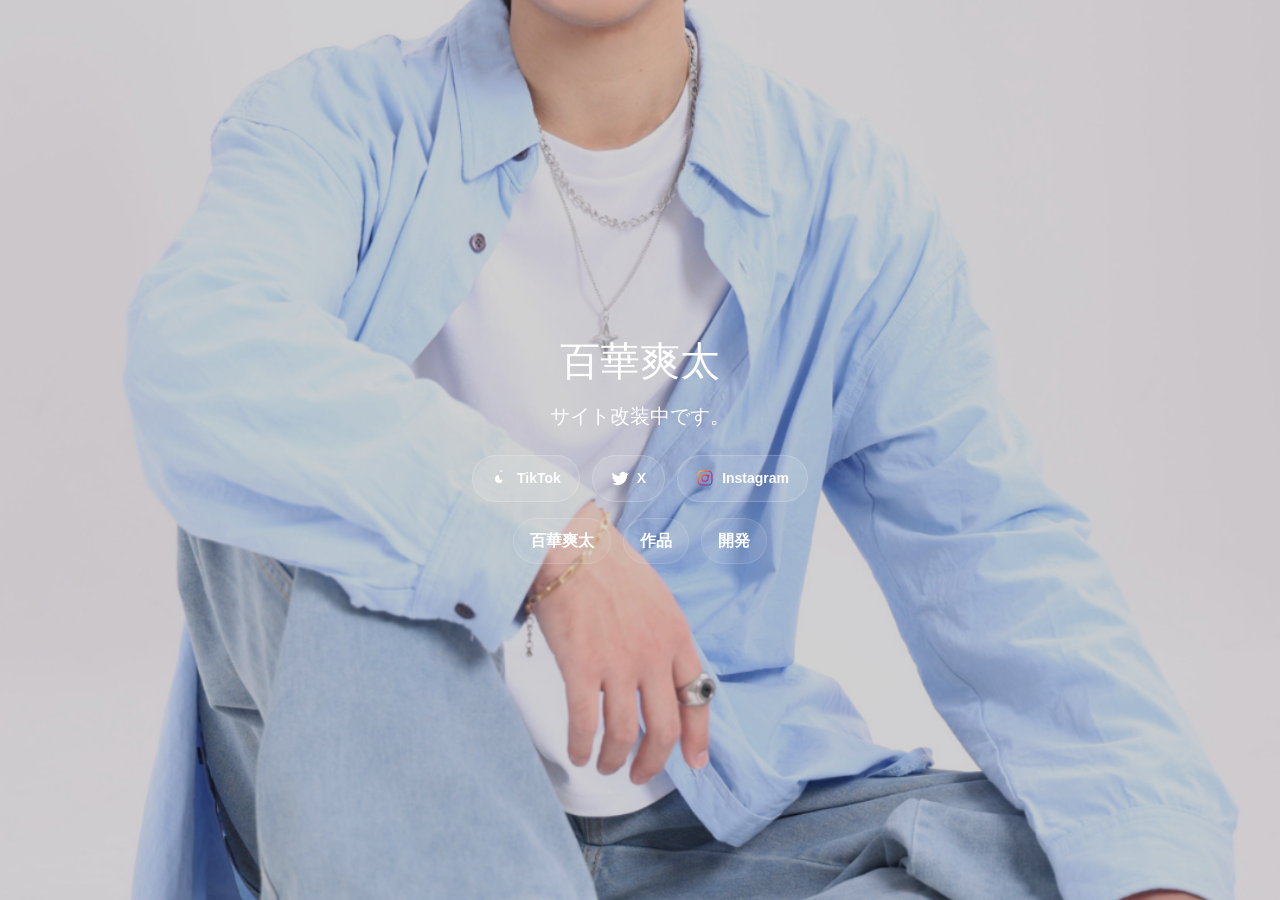
==== index.html @ 79c2b651 "Remove thumbnail preview sections from pages" ====
<!DOCTYPE html>
<html lang="ja">
<head>
  <meta charset="UTF-8">
  <meta name="viewport" content="width=device-width, initial-scale=1.0">
  <title>百華爽太</title>
  <link href="https://cdn.jsdelivr.net/npm/bootstrap@5.3.2/dist/css/bootstrap.min.css" rel="stylesheet">
  <link rel="stylesheet" href="style.css">
</head>
<body data-img-root="images/home">
  <div id="bg-wrap">
    <div class="bg-layer" id="bg1"></div>
    <div class="bg-layer" id="bg2"></div>
  </div>
  <main class="hero">
    <div class="container">
      <div class="row">
        <div class="col-12 text-center">
          <h1>百華爽太</h1>
          <p>サイト改装中です。</p>

          <div class="sns">
            <a class="sns-link sns-tiktok" href="https://www.tiktok.com/@momoka_sota?_r=1&_t=ZS-97YVAzaqjYb" target="_blank">TikTok</a>
            <a class="sns-link sns-x" href="https://x.com/momoka_sota100?s=11&t=aL7fCxnq-a7y3-TNYRUa5g" target="_blank">X</a>
            <a class="sns-link sns-instagram" href="https://www.instagram.com/sota100days?igsh=eHYyNzhzOTU4NnV1&utm_source=qr" target="_blank">Instagram</a>
          </div>
          <nav class="site-links mt-3">
            <a class="site-link" href="site-hyakka-sota/index.html">百華爽太</a>
            <a class="site-link" href="site-works/index.html">作品</a>
            <a class="site-link" href="site-dev/index.html">開発</a>
          </nav>
        </div>
      </div>
    </div>
  </main>

  <script src="https://cdn.jsdelivr.net/npm/bootstrap@5.3.2/dist/js/bootstrap.bundle.min.js"></script>
  <script src="script.js"></script>
  <script>
    (function(){
      const base = (document.body && document.body.dataset && document.body.dataset.imgRoot) ? document.body.dataset.imgRoot : 'images/home';
      const backgrounds = [
        `${base}/portrait/12.png`,
        `${base}/portrait/4.png`
      ];
      const layerA = document.getElementById('bg1');
      const layerB = document.getElementById('bg2');
      let visibleA = true;
      function setLayer(el, url){ el.style.backgroundImage = `url('${url}')`; }
      function pickNext(current){ const others = backgrounds.filter(b=>b!==current); return others[Math.floor(Math.random()*others.length)]; }
      const selectedIcon = document.getElementById('selected-icon');
      let current = backgrounds[Math.floor(Math.random()*backgrounds.length)];
      setLayer(layerA, current); layerA.classList.add('show'); if(selectedIcon) selectedIcon.src = current;
      setInterval(()=>{
        const next = pickNext(current);
        const top = visibleA ? layerB : layerA;
        const bot = visibleA ? layerA : layerB;
        setLayer(top, next);
        top.classList.add('show');
        // after transition, hide bottom
        setTimeout(()=>{ bot.classList.remove('show'); }, 950);
        visibleA = !visibleA;
        current = next;
        if(selectedIcon) selectedIcon.src = current;
      }, 5000);
    })();
  </script>
</body>
</html>
---- style.css ----
body {
  margin: 0;
  min-height: 100vh;
  font-family: sans-serif;
  background: #111;
  color: #fff;
  background-image: url("images/home/portrait/12.png");
  background-size: cover;
  background-position: center;
  background-repeat: no-repeat;
  background-attachment: scroll;
}

body::before {
  content: "";
  position: fixed;
  inset: 0;
  background: rgba(0, 0, 0, 0.18);
  z-index: -1;
}

.hero {
  min-height: 100vh;
  display: flex;
  flex-direction: column;
  justify-content: center;
  align-items: center;
  text-align: center;
}

.sns {
  display: flex;
  gap: 12px;
  flex-wrap: wrap;
  justify-content: center;
  margin-top: 24px;
}

.site-links {
  display: flex;
  gap: 12px;
  justify-content: center;
  margin-top: 16px;
}

.site-link {
  display: inline-flex;
  align-items: center;
  padding: 10px 16px;
  border-radius: 999px;
  background: rgba(255,255,255,0.08);
  color: #fff;
  font-weight: 700;
  text-decoration: none;
  border: 1px solid rgba(255,255,255,0.12);
  transition: transform 0.18s ease, background 0.18s ease;
}

.site-link:hover { transform: translateY(-2px); background: rgba(255,255,255,0.12); }

/* Background fade layers */
#bg-wrap { position: fixed; inset: 0; z-index: -2; overflow: hidden; }
.bg-layer { position: absolute; inset: 0; background-size: cover; background-position: center; background-repeat: no-repeat; transition: opacity 900ms ease; opacity: 0; }
.bg-layer.show { opacity: 1; }

.sns-link {
  display: inline-flex;
  align-items: center;
  gap: 8px;
  padding: 12px 18px;
  border-radius: 999px;
  font-size: 14px;
  font-weight: 700;
  text-decoration: none;
  color: #fff;
  background: rgba(255, 255, 255, 0.1);
  border: 1px solid rgba(255, 255, 255, 0.18);
  transition: transform 0.2s ease, background 0.2s ease, border-color 0.2s ease;
}

.sns-link:hover {
  transform: translateY(-2px);
  background: rgba(255, 255, 255, 0.18);
  border-color: rgba(255, 255, 255, 0.45);
}

.sns-link::before {
  content: "";
  width: 18px;
  height: 18px;
  display: inline-block;
  background-size: contain;
  background-repeat: no-repeat;
}

.sns-tiktok::before {
  background-image: url("data:image/svg+xml,%3Csvg xmlns='http://www.w3.org/2000/svg' viewBox='0 0 24 24'%3E%3Cpath fill='white' d='M12.45 2.08h2.63v1.73h-.01a4.72 4.72 0 01-4.24-2.1v6.26a5.39 5.39 0 10.01 10.78 5.43 5.43 0 004.07-1.7v-3.25a2.48 2.48 0 01-1.7.63 2.48 2.48 0 01-2.48-2.48V2.08z'/%3E%3C/svg%3E");
}

.sns-x::before {
  background-image: url("data:image/svg+xml,%3Csvg xmlns='http://www.w3.org/2000/svg' viewBox='0 0 24 24'%3E%3Cpath fill='white' d='M22.46 6.01c-.8.35-1.65.59-2.55.69a4.45 4.45 0 001.95-2.46 8.9 8.9 0 01-2.82 1.08 4.44 4.44 0 00-7.57 4.05 12.6 12.6 0 01-9.16-4.64 4.44 4.44 0 001.37 5.93 4.4 4.4 0 01-2.01-.55v.06a4.45 4.45 0 003.56 4.36 4.5 4.5 0 01-1.99.08 4.45 4.45 0 004.15 3.09 8.9 8.9 0 01-5.51 1.9A9.1 9.1 0 012 19.54a12.5 12.5 0 006.79 1.99c8.14 0 12.59-6.74 12.59-12.59l-.01-.57A9.04 9.04 0 0024 5.6a8.8 8.8 0 01-2.54.7z'/%3E%3C/svg%3E");
}

.sns-instagram::before {
  background-image: url("data:image/svg+xml,%3Csvg xmlns='http://www.w3.org/2000/svg' viewBox='0 0 24 24'%3E%3ClinearGradient id='g' x1='0%' y1='0%' x2='100%' y2='100%'%3E%3Cstop offset='0%' stop-color='%23feda75'/%3E%3Cstop offset='25%' stop-color='%23fa7e1e'/%3E%3Cstop offset='50%' stop-color='%23d62976'/%3E%3Cstop offset='75%' stop-color='%239b228d'/%3E%3Cstop offset='100%' stop-color='%233f51b5'/%3E%3C/linearGradient%3E%3Cpath fill='url(%23g)' d='M7.75 2h8.5A5.75 5.75 0 0122 7.75v8.5A5.75 5.75 0 0116.25 22h-8.5A5.75 5.75 0 012 16.25v-8.5A5.75 5.75 0 017.75 2zm0 1.5A4.25 4.25 0 003.5 7.75v8.5A4.25 4.25 0 007.75 20.5h8.5A4.25 4.25 0 0020.5 16.25v-8.5A4.25 4.25 0 0016.25 3.5h-8.5zM12 7a5 5 0 110 10 5 5 0 010-10zm0 1.5a3.5 3.5 0 100 7 3.5 3.5 0 000-7zm4.75-.88a1.13 1.13 0 110 2.25 1.13 1.13 0 010-2.25z'/%3E%3C/svg%3E");
}

.controls {
  max-width: 1040px;
  margin: 40px auto;
  padding: 0 16px 40px;
}

.preview-card {
  display: flex;
  align-items: center;
  gap: 16px;
  background: rgba(255, 255, 255, 0.06);
  border: 1px solid rgba(255, 255, 255, 0.12);
  border-radius: 16px;
  padding: 16px;
  margin-bottom: 24px;
  backdrop-filter: blur(10px);
}

.preview-card img {
  width: 96px;
  height: 96px;
  object-fit: cover;
  border-radius: 18px;
  border: 1px solid rgba(255, 255, 255, 0.24);
}

.preview-card p {
  margin: 0;
  font-size: 16px;
  line-height: 1.4;
  opacity: 0.9;
}

.button-row {
  text-align: center;
  margin-bottom: 24px;
}

#randomBtn {
  display: none !important;
}

button {
  cursor: pointer;
  border: none;
  border-radius: 999px;
  padding: 12px 24px;
  background: rgba(255, 255, 255, 0.13);
  color: #fff;
  font-size: 16px;
  transition: background 0.2s ease, transform 0.2s ease;
}

button:hover {
  background: rgba(255, 255, 255, 0.2);
  transform: translateY(-1px);
}

.thumbs {
  display: flex;
  flex-wrap: wrap;
  gap: 12px;
  justify-content: center;
}

.thumb {
  width: 96px;
  height: 96px;
  border-radius: 16px;
  overflow: hidden;
  border: 2px solid transparent;
  cursor: pointer;
  transition: border-color 0.2s ease, transform 0.2s ease;
  background: rgba(255, 255, 255, 0.08);
}

.thumb img {
  width: 100%;
  height: 100%;
  object-fit: cover;
}

.thumb:hover,
.thumb.active {
  border-color: rgba(255, 255, 255, 0.8);
  transform: translateY(-2px);
}

@media(max-width: 960px) {
  .hero {
    padding: 0 24px;
  }

  .controls {
    margin: 24px auto;
    padding: 0 12px 24px;
  }

  .preview-card {
    flex-direction: column;
    text-align: center;
  }

  .preview-card img {
    margin: 0 auto;
  }
}

@media(max-width: 640px) {
  body {
    background-attachment: scroll;
  }

  .preview-card {
    gap: 12px;
  }

  .thumb {
    width: 74px;
    height: 74px;
  }

  h1 {
    font-size: 32px;
  }

  p {
    font-size: 18px;
  }
}

h1 {
  font-size: 40px;
  margin-bottom: 16px;
}

p {
  font-size: 20px;
  margin: 6px 0;
}

.sub {
  font-size: 14px;
  opacity: 0.7;
}
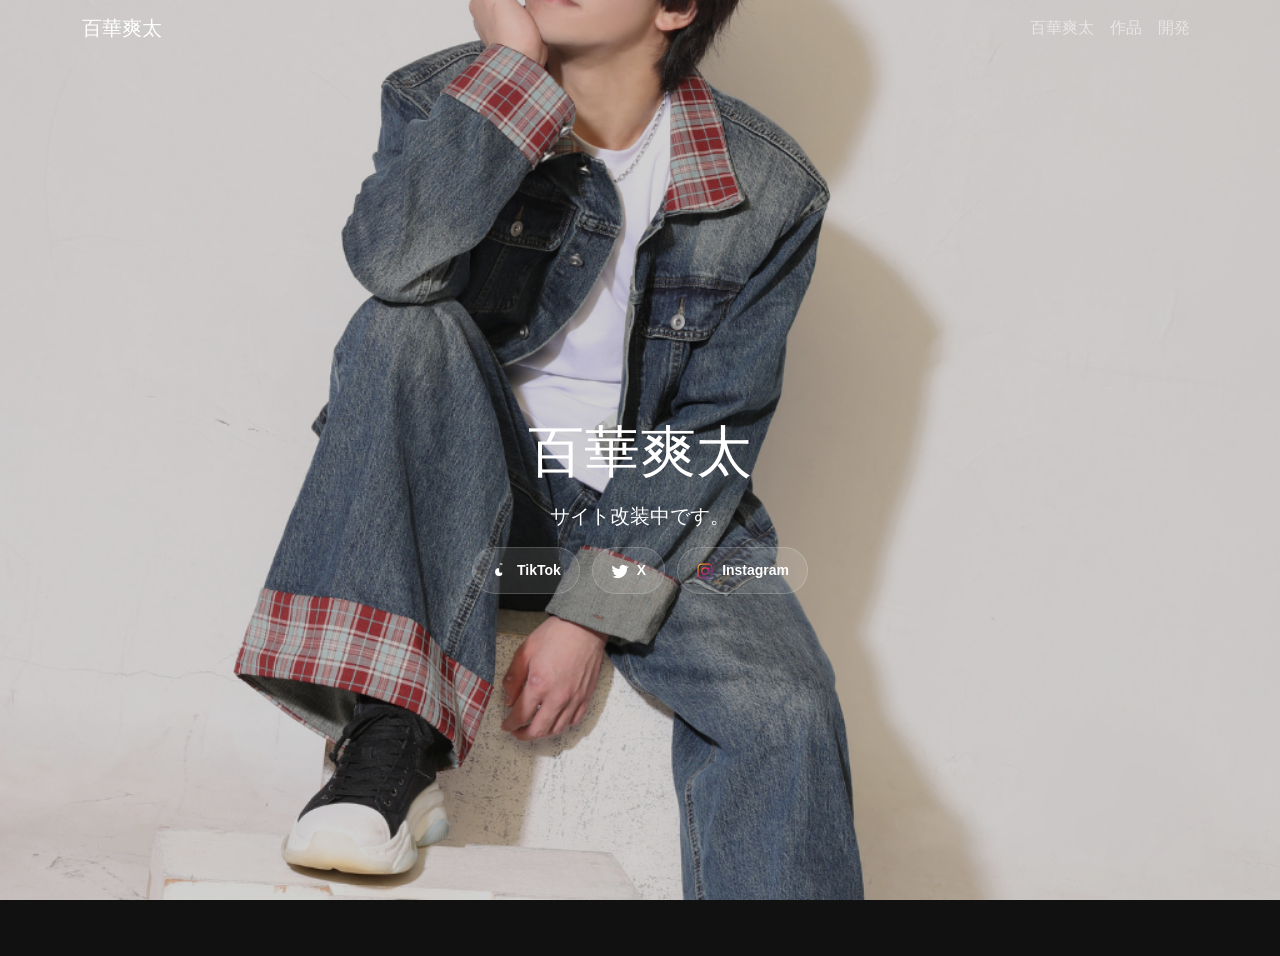
==== commit a1d85f67: "Replace site links with Bootstrap navbar and make hero jumbotron-like" ====
--- a/index.html
+++ b/index.html
@@ -12,23 +12,33 @@
     <div class="bg-layer" id="bg1"></div>
     <div class="bg-layer" id="bg2"></div>
   </div>
+    <nav class="navbar navbar-expand-md navbar-dark bg-transparent">
+      <div class="container">
+        <a class="navbar-brand" href="index.html">百華爽太</a>
+        <button class="navbar-toggler" type="button" data-bs-toggle="collapse" data-bs-target="#mainNav">
+          <span class="navbar-toggler-icon"></span>
+        </button>
+        <div class="collapse navbar-collapse" id="mainNav">
+          <ul class="navbar-nav ms-auto">
+            <li class="nav-item"><a class="nav-link" href="site-hyakka-sota/index.html">百華爽太</a></li>
+            <li class="nav-item"><a class="nav-link" href="site-works/index.html">作品</a></li>
+            <li class="nav-item"><a class="nav-link" href="site-dev/index.html">開発</a></li>
+          </ul>
+        </div>
+      </div>
+    </nav>
   <main class="hero">
-    <div class="container">
+    <div class="container text-center py-5">
       <div class="row">
-        <div class="col-12 text-center">
-          <h1>百華爽太</h1>
-          <p>サイト改装中です。</p>
+        <div class="col-12">
+          <h1 class="display-4">百華爽太</h1>
+          <p class="lead">サイト改装中です。</p>
 
-          <div class="sns">
+          <div class="sns mt-3">
             <a class="sns-link sns-tiktok" href="https://www.tiktok.com/@momoka_sota?_r=1&_t=ZS-97YVAzaqjYb" target="_blank">TikTok</a>
             <a class="sns-link sns-x" href="https://x.com/momoka_sota100?s=11&t=aL7fCxnq-a7y3-TNYRUa5g" target="_blank">X</a>
             <a class="sns-link sns-instagram" href="https://www.instagram.com/sota100days?igsh=eHYyNzhzOTU4NnV1&utm_source=qr" target="_blank">Instagram</a>
           </div>
-          <nav class="site-links mt-3">
-            <a class="site-link" href="site-hyakka-sota/index.html">百華爽太</a>
-            <a class="site-link" href="site-works/index.html">作品</a>
-            <a class="site-link" href="site-dev/index.html">開発</a>
-          </nav>
         </div>
       </div>
     </div>
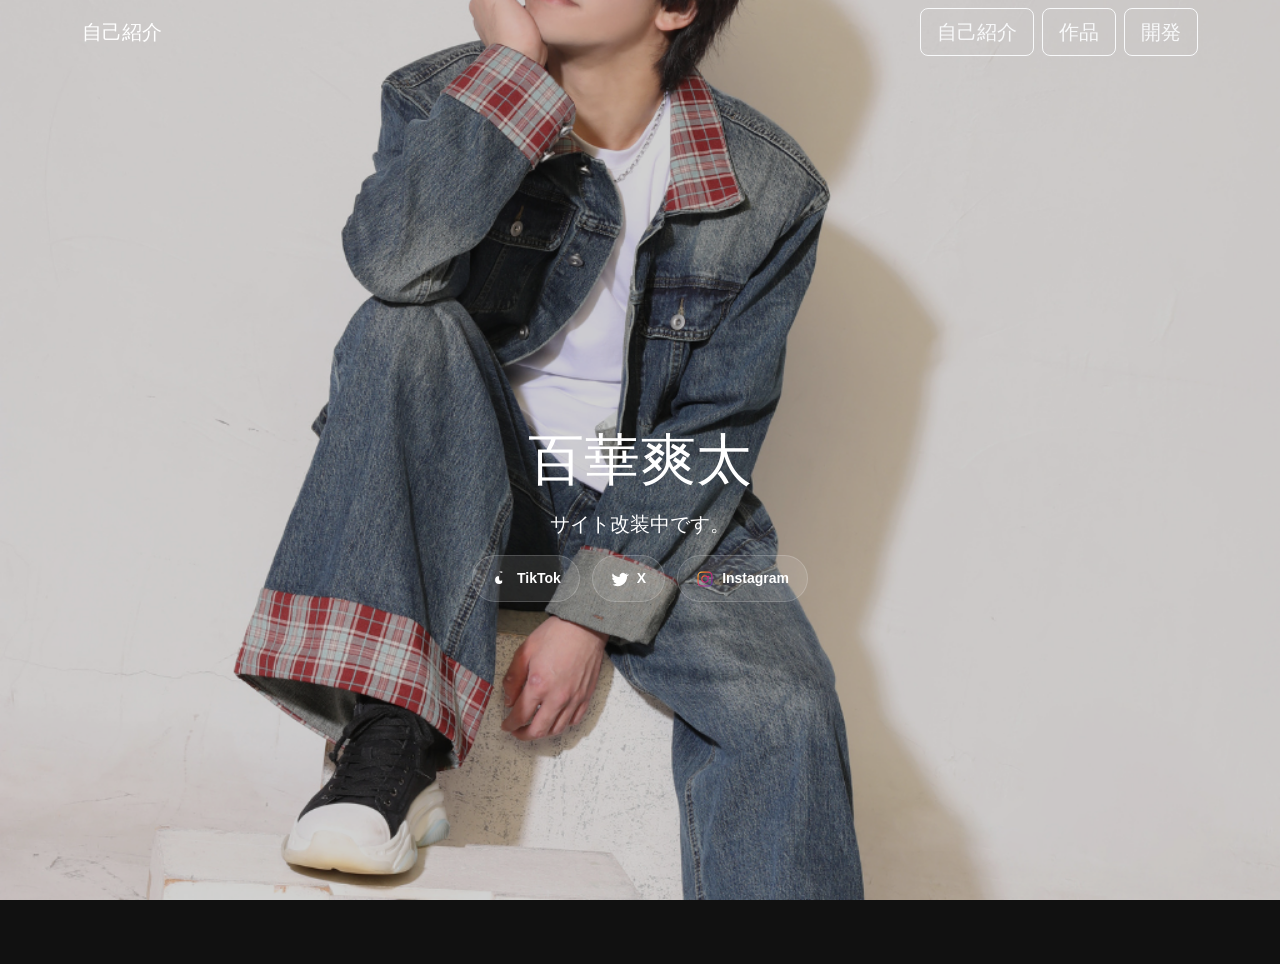
==== commit 931ec140: "Update navbar labels and larger buttons" ====
--- a/index.html
+++ b/index.html
@@ -14,15 +14,15 @@
   </div>
     <nav class="navbar navbar-expand-md navbar-dark bg-transparent">
       <div class="container">
-        <a class="navbar-brand" href="index.html">百華爽太</a>
+        <a class="navbar-brand" href="index.html">自己紹介</a>
         <button class="navbar-toggler" type="button" data-bs-toggle="collapse" data-bs-target="#mainNav">
           <span class="navbar-toggler-icon"></span>
         </button>
         <div class="collapse navbar-collapse" id="mainNav">
           <ul class="navbar-nav ms-auto">
-            <li class="nav-item"><a class="nav-link" href="site-hyakka-sota/index.html">百華爽太</a></li>
-            <li class="nav-item"><a class="nav-link" href="site-works/index.html">作品</a></li>
-            <li class="nav-item"><a class="nav-link" href="site-dev/index.html">開発</a></li>
+            <li class="nav-item"><a class="btn btn-outline-light btn-lg ms-2" href="site-hyakka-sota/index.html">自己紹介</a></li>
+            <li class="nav-item"><a class="btn btn-outline-light btn-lg ms-2" href="site-works/index.html">作品</a></li>
+            <li class="nav-item"><a class="btn btn-outline-light btn-lg ms-2" href="site-dev/index.html">開発</a></li>
           </ul>
         </div>
       </div>
--- a/style.css
+++ b/style.css
@@ -111,33 +111,6 @@
   padding: 0 16px 40px;
 }
 
-.preview-card {
-  display: flex;
-  align-items: center;
-  gap: 16px;
-  background: rgba(255, 255, 255, 0.06);
-  border: 1px solid rgba(255, 255, 255, 0.12);
-  border-radius: 16px;
-  padding: 16px;
-  margin-bottom: 24px;
-  backdrop-filter: blur(10px);
-}
-
-.preview-card img {
-  width: 96px;
-  height: 96px;
-  object-fit: cover;
-  border-radius: 18px;
-  border: 1px solid rgba(255, 255, 255, 0.24);
-}
-
-.preview-card p {
-  margin: 0;
-  font-size: 16px;
-  line-height: 1.4;
-  opacity: 0.9;
-}
-
 .button-row {
   text-align: center;
   margin-bottom: 24px;
@@ -170,29 +143,6 @@
   justify-content: center;
 }
 
-.thumb {
-  width: 96px;
-  height: 96px;
-  border-radius: 16px;
-  overflow: hidden;
-  border: 2px solid transparent;
-  cursor: pointer;
-  transition: border-color 0.2s ease, transform 0.2s ease;
-  background: rgba(255, 255, 255, 0.08);
-}
-
-.thumb img {
-  width: 100%;
-  height: 100%;
-  object-fit: cover;
-}
-
-.thumb:hover,
-.thumb.active {
-  border-color: rgba(255, 255, 255, 0.8);
-  transform: translateY(-2px);
-}
-
 @media(max-width: 960px) {
   .hero {
     padding: 0 24px;
@@ -201,15 +151,6 @@
   .controls {
     margin: 24px auto;
     padding: 0 12px 24px;
-  }
-
-  .preview-card {
-    flex-direction: column;
-    text-align: center;
-  }
-
-  .preview-card img {
-    margin: 0 auto;
   }
 }
 
@@ -220,11 +161,6 @@
 
   .preview-card {
     gap: 12px;
-  }
-
-  .thumb {
-    width: 74px;
-    height: 74px;
   }
 
   h1 {
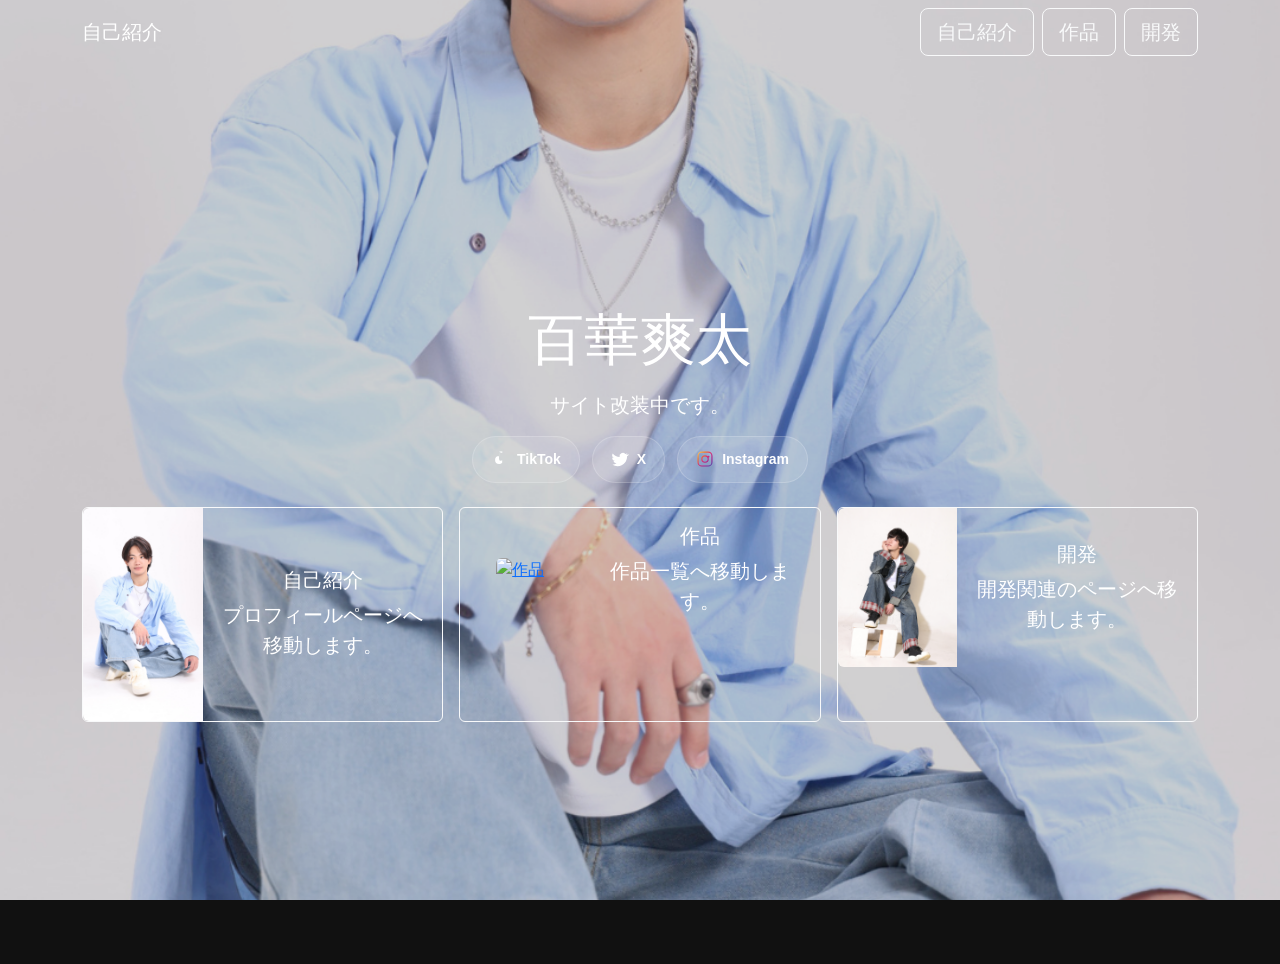
==== commit 4664b959: "Add profile cards for 自己紹介/作品/開発 on homepage" ====
--- a/index.html
+++ b/index.html
@@ -39,6 +39,64 @@
             <a class="sns-link sns-x" href="https://x.com/momoka_sota100?s=11&t=aL7fCxnq-a7y3-TNYRUa5g" target="_blank">X</a>
             <a class="sns-link sns-instagram" href="https://www.instagram.com/sota100days?igsh=eHYyNzhzOTU4NnV1&utm_source=qr" target="_blank">Instagram</a>
           </div>
+          
+          <div class="profiles mt-4">
+            <div class="row g-3 justify-content-center">
+              <div class="col-12 col-md-8 col-lg-4">
+                <div class="card profile-card h-100 text-white bg-transparent border-light">
+                  <div class="row g-0 align-items-center">
+                    <div class="col-4">
+                      <a href="site-hyakka-sota/index.html">
+                        <img src="images/home/portrait/12.png" class="img-fluid rounded-start profile-img" alt="自己紹介">
+                      </a>
+                    </div>
+                    <div class="col-8">
+                      <div class="card-body">
+                        <h5 class="card-title">自己紹介</h5>
+                        <p class="card-text">プロフィールページへ移動します。</p>
+                      </div>
+                    </div>
+                  </div>
+                </div>
+              </div>
+
+              <div class="col-12 col-md-8 col-lg-4">
+                <div class="card profile-card h-100 text-white bg-transparent border-light">
+                  <div class="row g-0 align-items-center">
+                    <div class="col-4">
+                      <a href="site-works/index.html">
+                        <img src="images/works/portrait/12.png" class="img-fluid rounded-start profile-img" alt="作品">
+                      </a>
+                    </div>
+                    <div class="col-8">
+                      <div class="card-body">
+                        <h5 class="card-title">作品</h5>
+                        <p class="card-text">作品一覧へ移動します。</p>
+                      </div>
+                    </div>
+                  </div>
+                </div>
+              </div>
+
+              <div class="col-12 col-md-8 col-lg-4">
+                <div class="card profile-card h-100 text-white bg-transparent border-light">
+                  <div class="row g-0 align-items-center">
+                    <div class="col-4">
+                      <a href="site-dev/index.html">
+                        <img src="images/home/portrait/4.png" class="img-fluid rounded-start profile-img" alt="開発">
+                      </a>
+                    </div>
+                    <div class="col-8">
+                      <div class="card-body">
+                        <h5 class="card-title">開発</h5>
+                        <p class="card-text">開発関連のページへ移動します。</p>
+                      </div>
+                    </div>
+                  </div>
+                </div>
+              </div>
+            </div>
+          </div>
         </div>
       </div>
     </div>
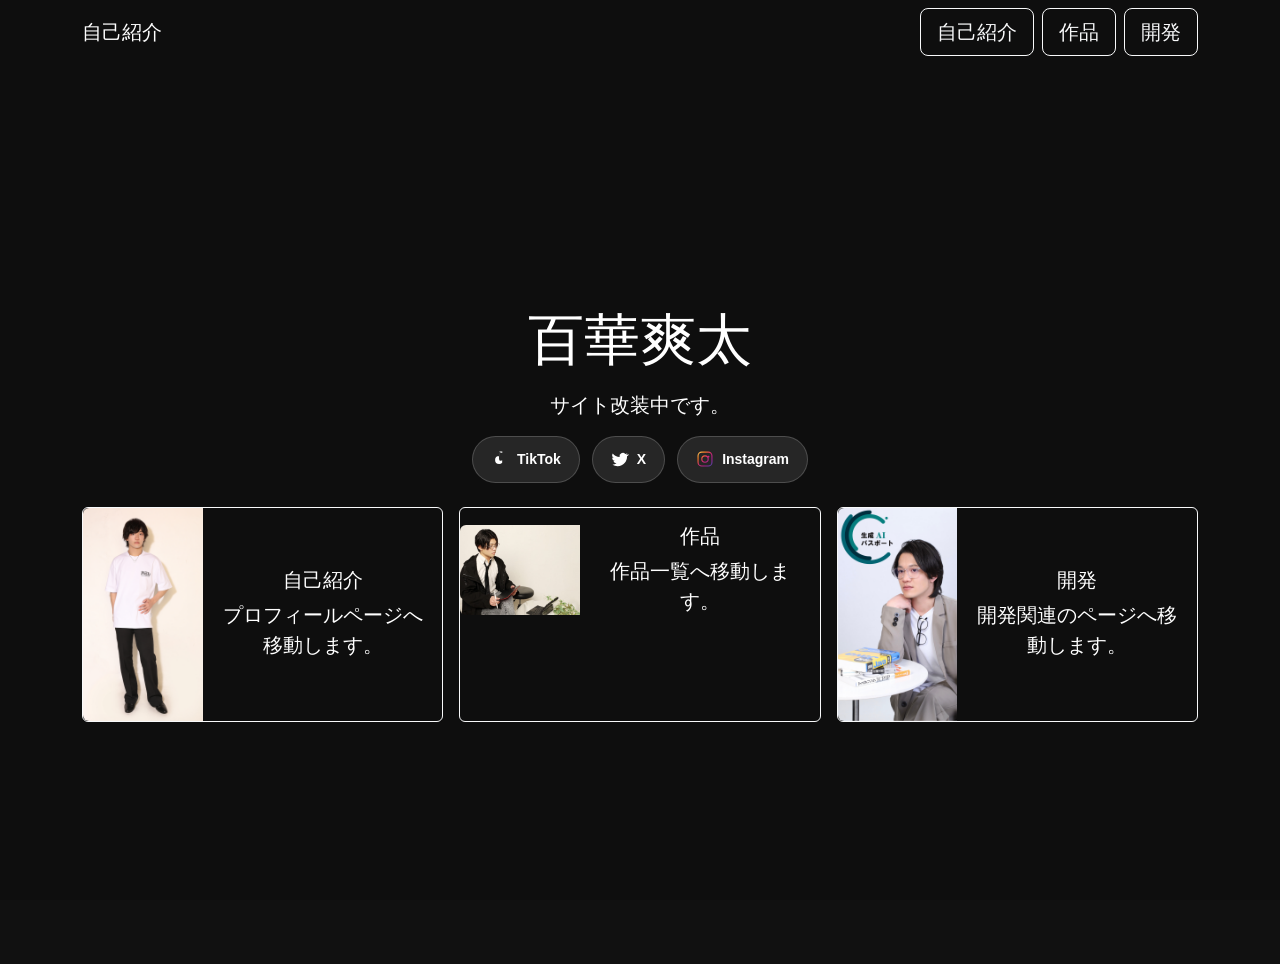
==== commit 743c5eb6: "Update image paths to new folders: HomePage/Information/Creat/Develop" ====
--- a/index.html
+++ b/index.html
@@ -7,7 +7,7 @@
   <link href="https://cdn.jsdelivr.net/npm/bootstrap@5.3.2/dist/css/bootstrap.min.css" rel="stylesheet">
   <link rel="stylesheet" href="style.css">
 </head>
-<body data-img-root="images/home">
+<body data-img-root="images/HomePage">
   <div id="bg-wrap">
     <div class="bg-layer" id="bg1"></div>
     <div class="bg-layer" id="bg2"></div>
@@ -47,7 +47,7 @@
                   <div class="row g-0 align-items-center">
                     <div class="col-4">
                       <a href="site-hyakka-sota/index.html">
-                        <img src="images/home/portrait/12.png" class="img-fluid rounded-start profile-img" alt="自己紹介">
+                        <img src="images/Information/1.png" class="img-fluid rounded-start profile-img" alt="自己紹介">
                       </a>
                     </div>
                     <div class="col-8">
@@ -65,7 +65,7 @@
                   <div class="row g-0 align-items-center">
                     <div class="col-4">
                       <a href="site-works/index.html">
-                        <img src="images/works/portrait/12.png" class="img-fluid rounded-start profile-img" alt="作品">
+                        <img src="images/Creat/9.png" class="img-fluid rounded-start profile-img" alt="作品">
                       </a>
                     </div>
                     <div class="col-8">
@@ -83,7 +83,7 @@
                   <div class="row g-0 align-items-center">
                     <div class="col-4">
                       <a href="site-dev/index.html">
-                        <img src="images/home/portrait/4.png" class="img-fluid rounded-start profile-img" alt="開発">
+                        <img src="images/Develop/7.png" class="img-fluid rounded-start profile-img" alt="開発">
                       </a>
                     </div>
                     <div class="col-8">
@@ -106,7 +106,7 @@
   <script src="script.js"></script>
   <script>
     (function(){
-      const base = (document.body && document.body.dataset && document.body.dataset.imgRoot) ? document.body.dataset.imgRoot : 'images/home';
+      const base = (document.body && document.body.dataset && document.body.dataset.imgRoot) ? document.body.dataset.imgRoot : 'images/HomePage';
       const backgrounds = [
         `${base}/portrait/12.png`,
         `${base}/portrait/4.png`
--- a/style.css
+++ b/style.css
@@ -4,7 +4,7 @@
   font-family: sans-serif;
   background: #111;
   color: #fff;
-  background-image: url("images/home/portrait/12.png");
+  background-image: url("images/HomePage/12.png");
   background-size: cover;
   background-position: center;
   background-repeat: no-repeat;
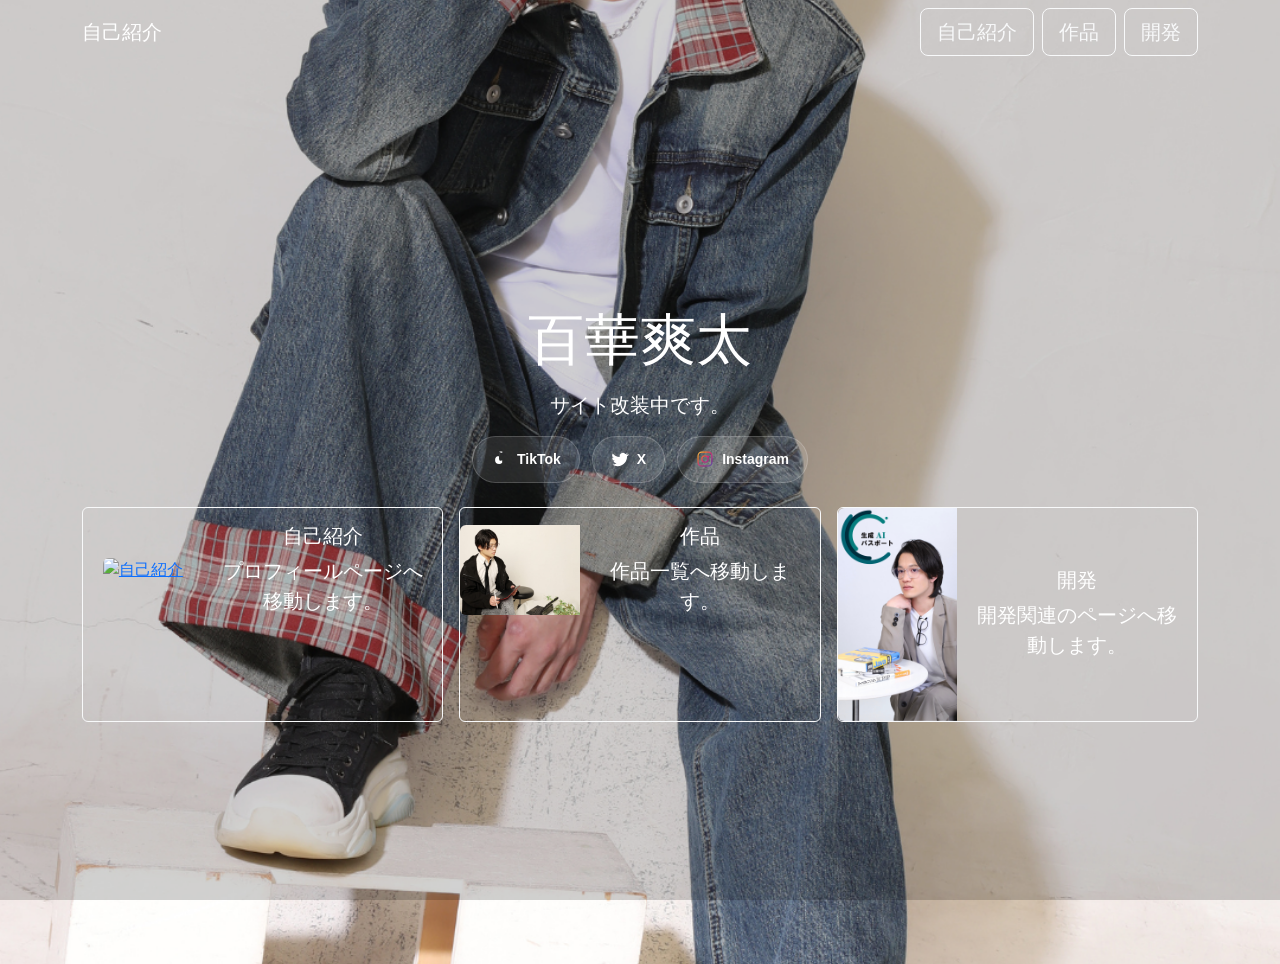
==== commit 11dd5743: "Use actual JPG images: Information/IMG_9495.JPG and HomePage/IMG_9496.JPG" ====
--- a/index.html
+++ b/index.html
@@ -47,7 +47,7 @@
                   <div class="row g-0 align-items-center">
                     <div class="col-4">
                       <a href="site-hyakka-sota/index.html">
-                        <img src="images/Information/1.png" class="img-fluid rounded-start profile-img" alt="自己紹介">
+                        <img src="images/Information/IMG_9495.JPG" class="img-fluid rounded-start profile-img" alt="自己紹介">
                       </a>
                     </div>
                     <div class="col-8">
--- a/style.css
+++ b/style.css
@@ -4,7 +4,7 @@
   font-family: sans-serif;
   background: #111;
   color: #fff;
-  background-image: url("images/HomePage/12.png");
+  background-image: url("images/HomePage/IMG_9496.JPG");
   background-size: cover;
   background-position: center;
   background-repeat: no-repeat;
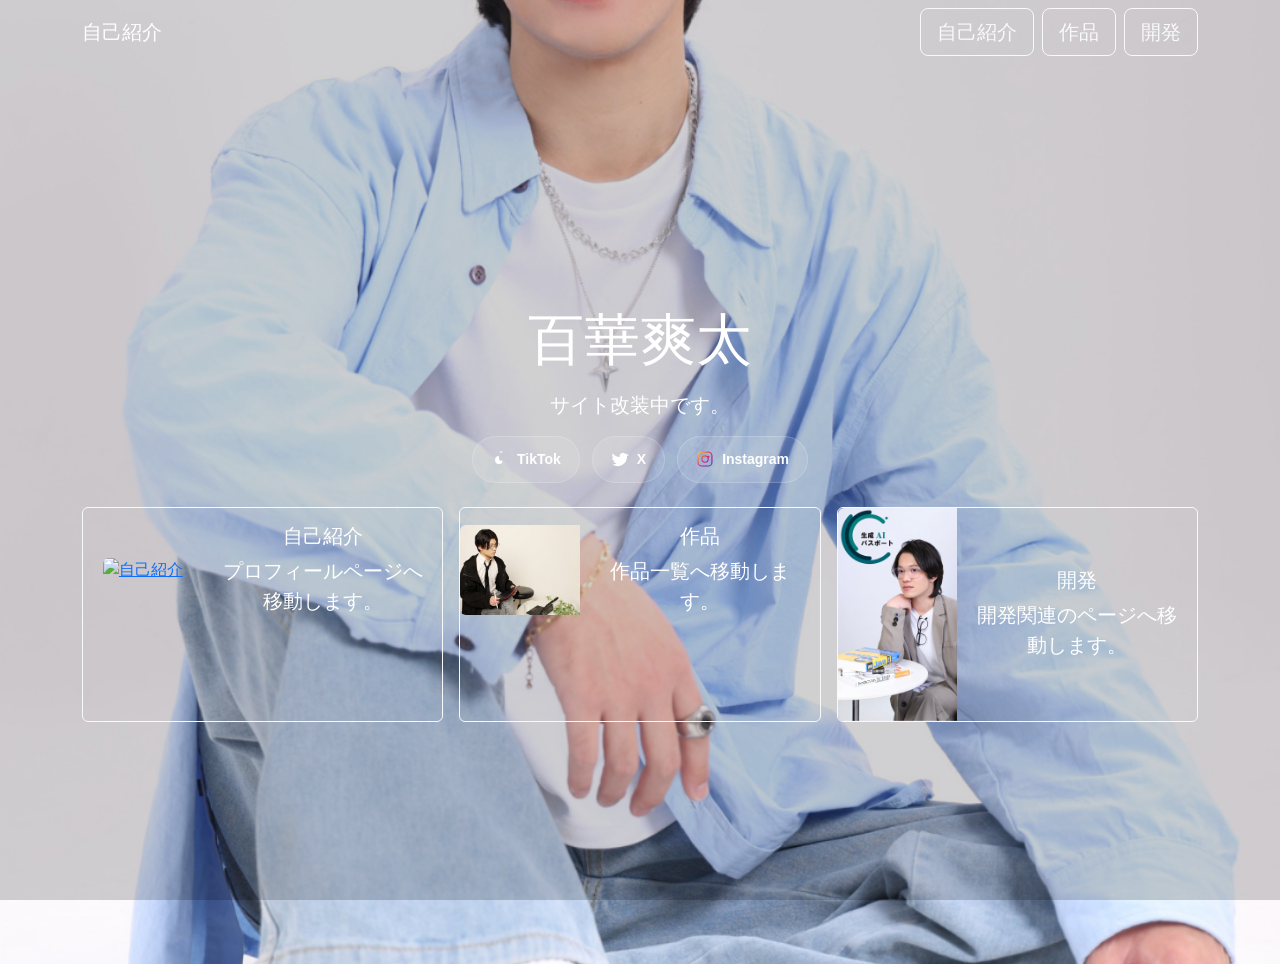
==== commit 7760576c: "Responsive: profile card stacking, navbar button tweaks, and adjust background breakpoints to Bootst" ====
--- a/index.html
+++ b/index.html
@@ -42,7 +42,7 @@
           
           <div class="profiles mt-4">
             <div class="row g-3 justify-content-center">
-              <div class="col-12 col-md-8 col-lg-4">
+              <div class="col-12 col-md-6 col-lg-4">
                 <div class="card profile-card h-100 text-white bg-transparent border-light">
                   <div class="row g-0 align-items-center">
                     <div class="col-4">
@@ -60,7 +60,7 @@
                 </div>
               </div>
 
-              <div class="col-12 col-md-8 col-lg-4">
+              <div class="col-12 col-md-6 col-lg-4">
                 <div class="card profile-card h-100 text-white bg-transparent border-light">
                   <div class="row g-0 align-items-center">
                     <div class="col-4">
@@ -78,7 +78,7 @@
                 </div>
               </div>
 
-              <div class="col-12 col-md-8 col-lg-4">
+              <div class="col-12 col-md-6 col-lg-4">
                 <div class="card profile-card h-100 text-white bg-transparent border-light">
                   <div class="row g-0 align-items-center">
                     <div class="col-4">
--- a/style.css
+++ b/style.css
@@ -173,6 +173,40 @@
 }
 
 h1 {
+
+  /* Responsive layout for profile card: stack on small screens */
+  .profile-card .row {
+    display: flex;
+    flex-wrap: nowrap;
+    align-items: center;
+  }
+  @media (max-width: 767.98px) {
+    .profile-card .row {
+      flex-direction: column;
+      align-items: stretch;
+    }
+    .profile-card .col-4, .profile-card .col-8 {
+      width: 100% !important;
+    }
+    .profile-img {
+      height: auto;
+      border-radius: .25rem .25rem 0 0;
+    }
+    .profile-card .card-body { text-align: center; }
+  }
+
+  /* Navbar/button tweaks for consistent desktop/mobile appearance */
+  .navbar .btn {
+    border-radius: 999px;
+    padding: .5rem 1rem;
+  }
+  @media (max-width: 767.98px) {
+    .navbar .btn { width: 100%; text-align: center; }
+    .navbar-nav { gap: .5rem; }
+  }
+  @media (min-width: 768px) {
+    .navbar-nav .btn { display: inline-flex; }
+  }
   font-size: 40px;
   margin-bottom: 16px;
 }
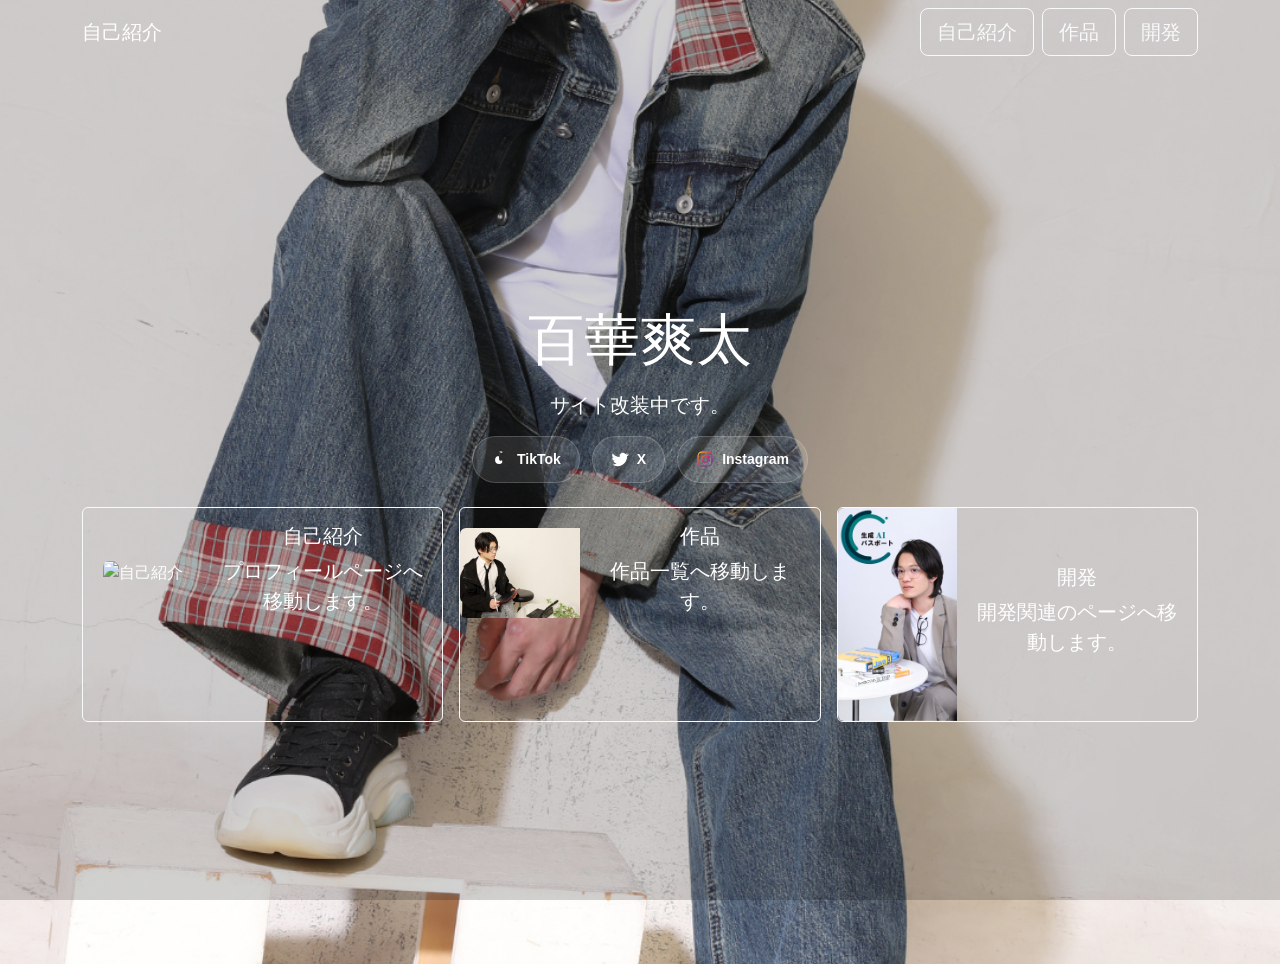
==== commit d9089cf3: "Make profile cards fully clickable using stretched-link; ensure .profile-card is position:relative" ====
--- a/index.html
+++ b/index.html
@@ -46,14 +46,13 @@
                 <div class="card profile-card h-100 text-white bg-transparent border-light">
                   <div class="row g-0 align-items-center">
                     <div class="col-4">
-                      <a href="site-hyakka-sota/index.html">
-                        <img src="images/Information/IMG_9495.JPG" class="img-fluid rounded-start profile-img" alt="自己紹介">
-                      </a>
+                      <img src="images/Information/IMG_9495.JPG" class="img-fluid rounded-start profile-img" alt="自己紹介">
                     </div>
                     <div class="col-8">
                       <div class="card-body">
                         <h5 class="card-title">自己紹介</h5>
                         <p class="card-text">プロフィールページへ移動します。</p>
+                        <a href="site-hyakka-sota/index.html" class="stretched-link" aria-label="自己紹介へ移動"></a>
                       </div>
                     </div>
                   </div>
@@ -64,14 +63,13 @@
                 <div class="card profile-card h-100 text-white bg-transparent border-light">
                   <div class="row g-0 align-items-center">
                     <div class="col-4">
-                      <a href="site-works/index.html">
-                        <img src="images/Creat/9.png" class="img-fluid rounded-start profile-img" alt="作品">
-                      </a>
+                      <img src="images/Creat/9.png" class="img-fluid rounded-start profile-img" alt="作品">
                     </div>
                     <div class="col-8">
                       <div class="card-body">
                         <h5 class="card-title">作品</h5>
                         <p class="card-text">作品一覧へ移動します。</p>
+                        <a href="site-works/index.html" class="stretched-link" aria-label="作品へ移動"></a>
                       </div>
                     </div>
                   </div>
@@ -82,14 +80,13 @@
                 <div class="card profile-card h-100 text-white bg-transparent border-light">
                   <div class="row g-0 align-items-center">
                     <div class="col-4">
-                      <a href="site-dev/index.html">
-                        <img src="images/Develop/7.png" class="img-fluid rounded-start profile-img" alt="開発">
-                      </a>
+                      <img src="images/Develop/7.png" class="img-fluid rounded-start profile-img" alt="開発">
                     </div>
                     <div class="col-8">
                       <div class="card-body">
                         <h5 class="card-title">開発</h5>
                         <p class="card-text">開発関連のページへ移動します。</p>
+                        <a href="site-dev/index.html" class="stretched-link" aria-label="開発へ移動"></a>
                       </div>
                     </div>
                   </div>
--- a/style.css
+++ b/style.css
@@ -22,7 +22,8 @@
 .hero {
   min-height: 100vh;
   display: flex;
-  flex-direction: column;
+    position: relative;
+    transition: transform .15s ease, box-shadow .15s ease;
   justify-content: center;
   align-items: center;
   text-align: center;
